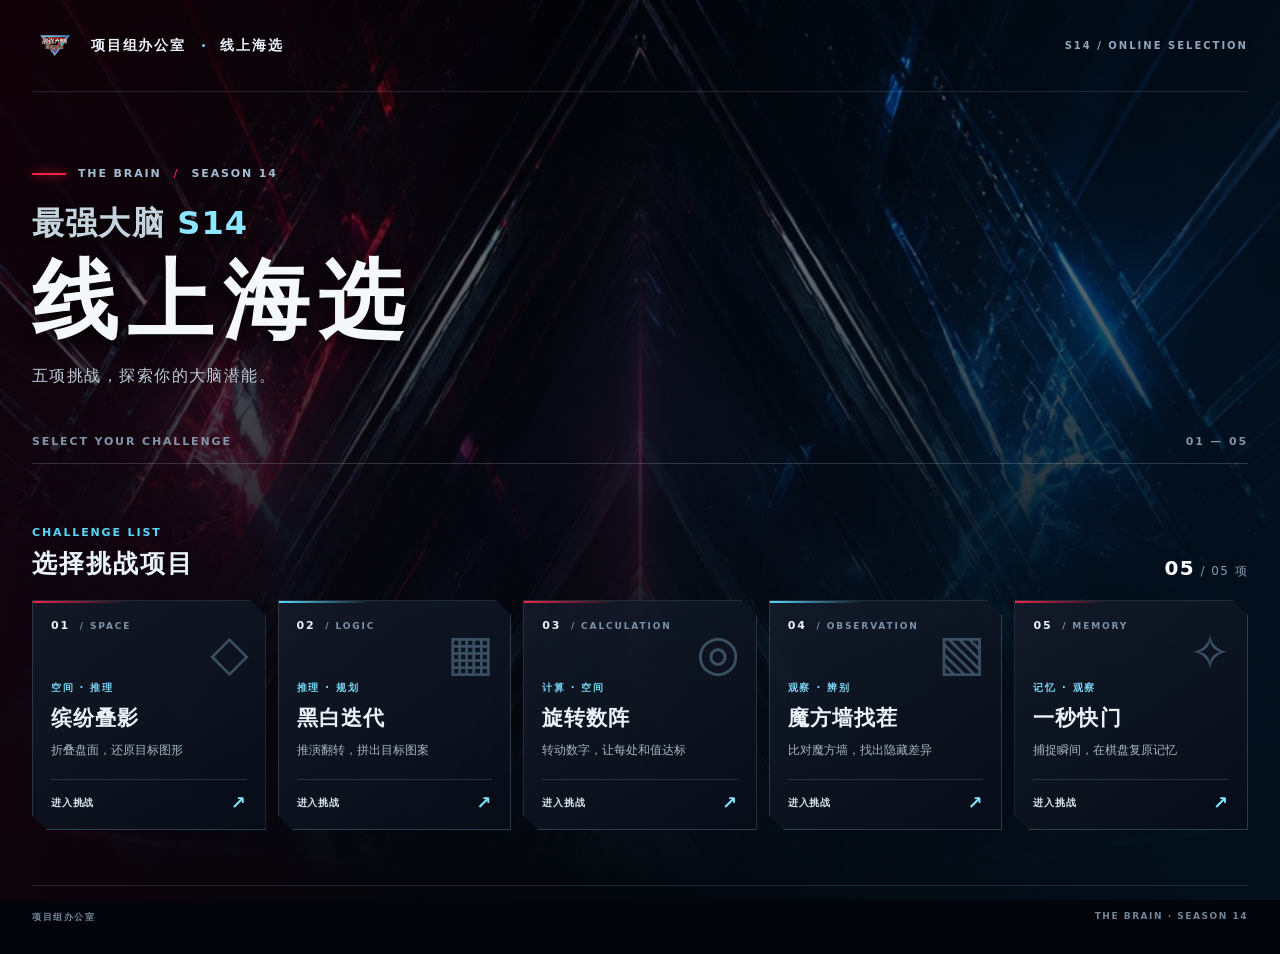
==== index.html @ 16b257d7 "Publish game release" ====
<!doctype html>
<html lang="zh-CN">
<head>
<meta charset="utf-8">
<meta name="viewport" content="width=device-width,initial-scale=1,viewport-fit=cover">
<meta name="theme-color" content="#050912">
<title>《最强大脑S14》线上海选</title>
<link rel="stylesheet" href="style.css">
</head>
<body>
<div class="backdrop" aria-hidden="true"></div>
<main class="shell">
  <header class="top"><img src="assets/strongest-brain-office-logo.png" alt="项目组办公室"><span>项目组办公室 <i></i> 线上海选</span><small>S14 / ONLINE SELECTION</small></header>
  <section class="hero" aria-labelledby="page-title">
    <div class="eyebrow"><span></span> THE BRAIN <b>/</b> SEASON 14</div>
    <h1 id="page-title"><span>最强大脑 <em>S14</em></span><strong>线上海选</strong></h1>
    <p>五项挑战，探索你的大脑潜能。</p>
    <div class="hero-bottom"><span>SELECT YOUR CHALLENGE</span><span>01 — 05</span></div>
  </section>
  <section class="challenges" aria-label="五项挑战">
    <div class="section-heading"><div><span>CHALLENGE LIST</span><h2>选择挑战项目</h2></div><div class="count"><b>05</b> / 05 项</div></div>
    <div class="grid">
      <a class="card" href="games/%E7%BC%A4%E7%BA%B7%E5%8F%A0%E5%BD%B1/index.html?gameId=fold-color"><div class="number">01 <span>/ SPACE</span></div><div class="symbol" aria-hidden="true">◇</div><div class="card-content"><span class="ability">空间 · 推理</span><h3>缤纷叠影</h3><p>折叠盘面，还原目标图形</p></div><span class="go">进入挑战 <b>↗</b></span></a>
      <a class="card" href="games/%E9%BB%91%E7%99%BD%E8%BF%AD%E4%BB%A3/index.html?gameId=black-white"><div class="number">02 <span>/ LOGIC</span></div><div class="symbol" aria-hidden="true">▦</div><div class="card-content"><span class="ability">推理 · 规划</span><h3>黑白迭代</h3><p>推演翻转，拼出目标图案</p></div><span class="go">进入挑战 <b>↗</b></span></a>
      <a class="card" href="games/%E6%97%8B%E8%BD%AC%E6%95%B0%E9%98%B5/index.html?gameId=rotate-array"><div class="number">03 <span>/ CALCULATION</span></div><div class="symbol" aria-hidden="true">◎</div><div class="card-content"><span class="ability">计算 · 空间</span><h3>旋转数阵</h3><p>转动数字，让每处和值达标</p></div><span class="go">进入挑战 <b>↗</b></span></a>
      <a class="card" href="games/%E9%95%9C%E5%83%8F%E8%A3%82%E9%9A%99/index.html?gameId=magic-wall-spot"><div class="number">04 <span>/ OBSERVATION</span></div><div class="symbol" aria-hidden="true">▧</div><div class="card-content"><span class="ability">观察 · 辨别</span><h3>魔方墙找茬</h3><p>比对魔方墙，找出隐藏差异</p></div><span class="go">进入挑战 <b>↗</b></span></a>
      <a class="card" href="games/%E4%B8%80%E7%A7%92%E5%BF%AB%E9%97%A8/index.html?gameId=one-shutter"><div class="number">05 <span>/ MEMORY</span></div><div class="symbol" aria-hidden="true">✧</div><div class="card-content"><span class="ability">记忆 · 观察</span><h3>一秒快门</h3><p>捕捉瞬间，在棋盘复原记忆</p></div><span class="go">进入挑战 <b>↗</b></span></a>
    </div>
  </section>
  <footer><span>项目组办公室</span><span>THE BRAIN · SEASON 14</span></footer>
</main>
</body>
</html>
---- style.css ----
:root{color-scheme:dark;--red:#f02245;--blue:#58d8ff;--silver:#eaf2fa;--muted:#a5b2c3;--panel:#0a111ee8}*{box-sizing:border-box}html{background:#03050a}body{margin:0;color:var(--silver);font-family:system-ui,-apple-system,"PingFang SC","Microsoft YaHei",sans-serif;min-height:100vh}.backdrop{position:fixed;inset:0;z-index:-2;background:linear-gradient(180deg,rgba(3,6,14,.3),rgba(3,6,14,.85) 58%,#03050a),url('assets/lobby-brain-arena-v1.jpg') center top/cover no-repeat}.backdrop:after{content:"";position:absolute;inset:0;background:linear-gradient(100deg,rgba(68,0,16,.24),transparent 42%,rgba(0,56,94,.2))}.shell{width:min(1250px,calc(100% - 64px));margin:auto}.top{height:92px;display:flex;align-items:center;gap:14px;border-bottom:1px solid #a8c3d629}.top img{width:45px;height:45px;object-fit:contain}.top span{font-size:14px;letter-spacing:.13em;font-weight:700}.top i{display:inline-block;width:3px;height:3px;border-radius:50%;background:var(--blue);vertical-align:middle;margin:0 9px}.top small{margin-left:auto;color:#91a5ba;font:600 10px/1.2 system-ui;letter-spacing:.2em}.hero{padding:75px 0 57px;position:relative}.eyebrow,.section-heading span,.hero-bottom,.number,.ability,.go,footer{font-size:11px;letter-spacing:.17em;font-weight:700}.eyebrow{color:#a6bed1;display:flex;align-items:center;gap:12px}.eyebrow span{height:2px;width:34px;background:var(--red);box-shadow:0 0 10px var(--red)}.eyebrow b{color:var(--red)}h1{margin:26px 0 18px;line-height:1.12;letter-spacing:.05em;text-shadow:0 3px 18px #000}h1 span{display:block;color:#c5d3dd;font-size:clamp(20px,3vw,32px);font-weight:650}h1 em{font-style:normal;color:#8de6ff}h1 strong{display:block;margin-top:10px;color:#f5f8fb;font-size:clamp(50px,7vw,86px);font-weight:900;letter-spacing:.11em}.hero p{font-size:16px;color:#bdcbd8;letter-spacing:.09em}.hero-bottom{display:flex;justify-content:space-between;color:#8394a8;margin-top:48px;padding-bottom:15px;border-bottom:1px solid #c8d8e233}.challenges{padding-bottom:55px}.section-heading{display:flex;align-items:end;justify-content:space-between;margin-bottom:20px}.section-heading span{color:var(--blue)}h2{font-size:25px;letter-spacing:.08em;margin:7px 0 0}.count{color:#889bb0;font-size:12px;letter-spacing:.12em}.count b{font-size:20px;color:#fff}.grid{display:grid;grid-template-columns:repeat(5,minmax(0,1fr));gap:12px}.card{position:relative;min-height:230px;padding:18px 18px 16px;display:flex;flex-direction:column;text-decoration:none;color:inherit;overflow:hidden;background:linear-gradient(145deg,#151c2bda,#070d18f5);border:1px solid #78899a52;clip-path:polygon(0 0,calc(100% - 15px) 0,100% 15px,100% 100%,15px 100%,0 calc(100% - 15px));transition:transform .18s,border-color .18s,background .18s}.card:before{content:"";position:absolute;top:0;left:0;width:40%;height:2px;background:linear-gradient(90deg,var(--red),transparent)}.card:nth-child(even):before{background:linear-gradient(90deg,var(--blue),transparent)}.card:hover,.card:focus-visible{transform:translateY(-5px);border-color:#79daf5;background:linear-gradient(145deg,#1b2b3ef2,#090f1df8);outline:2px solid #82ddff;outline-offset:2px}.number{color:#ecf3f8}.number span{font-size:9px;color:#7c91a8;margin-left:4px}.symbol{position:absolute;right:16px;top:27px;color:#a2dffb4d;font-size:50px;line-height:1}.card-content{margin-top:auto}.ability{font-size:10px;color:#79d5f2}.card h3{font-size:21px;letter-spacing:.05em;margin:9px 0}.card p{color:#a7b5c3;font-size:12px;line-height:1.6;margin:0}.go{display:flex;justify-content:space-between;align-items:center;color:#d5e3ed;border-top:1px solid #a1b8c531;margin-top:19px;padding-top:12px;font-size:10px;letter-spacing:.08em}.go b{font-size:18px;color:#82e3fc}footer{border-top:1px solid #8c9fac36;padding:25px 0 30px;display:flex;justify-content:space-between;color:#718498;font-size:9px}@media(max-width:900px){.grid{grid-template-columns:repeat(3,minmax(0,1fr))}.hero{padding-top:58px}}@media(max-width:600px){.shell{width:calc(100% - 32px)}.top{height:70px}.top img{width:36px;height:36px}.top span{font-size:11px}.top small{font-size:8px}.hero{padding:48px 0 37px}h1 strong{font-size:clamp(46px,12vw,65px)}.hero p{font-size:13px}.hero-bottom{margin-top:35px}.grid{grid-template-columns:repeat(2,minmax(0,1fr));gap:9px}.card{min-height:190px;padding:14px}.card h3{font-size:18px}.card p{font-size:11px}.symbol{font-size:39px}.section-heading h2{font-size:21px}footer{font-size:8px}}@media(max-width:330px){.grid{grid-template-columns:1fr}.card{min-height:165px}}
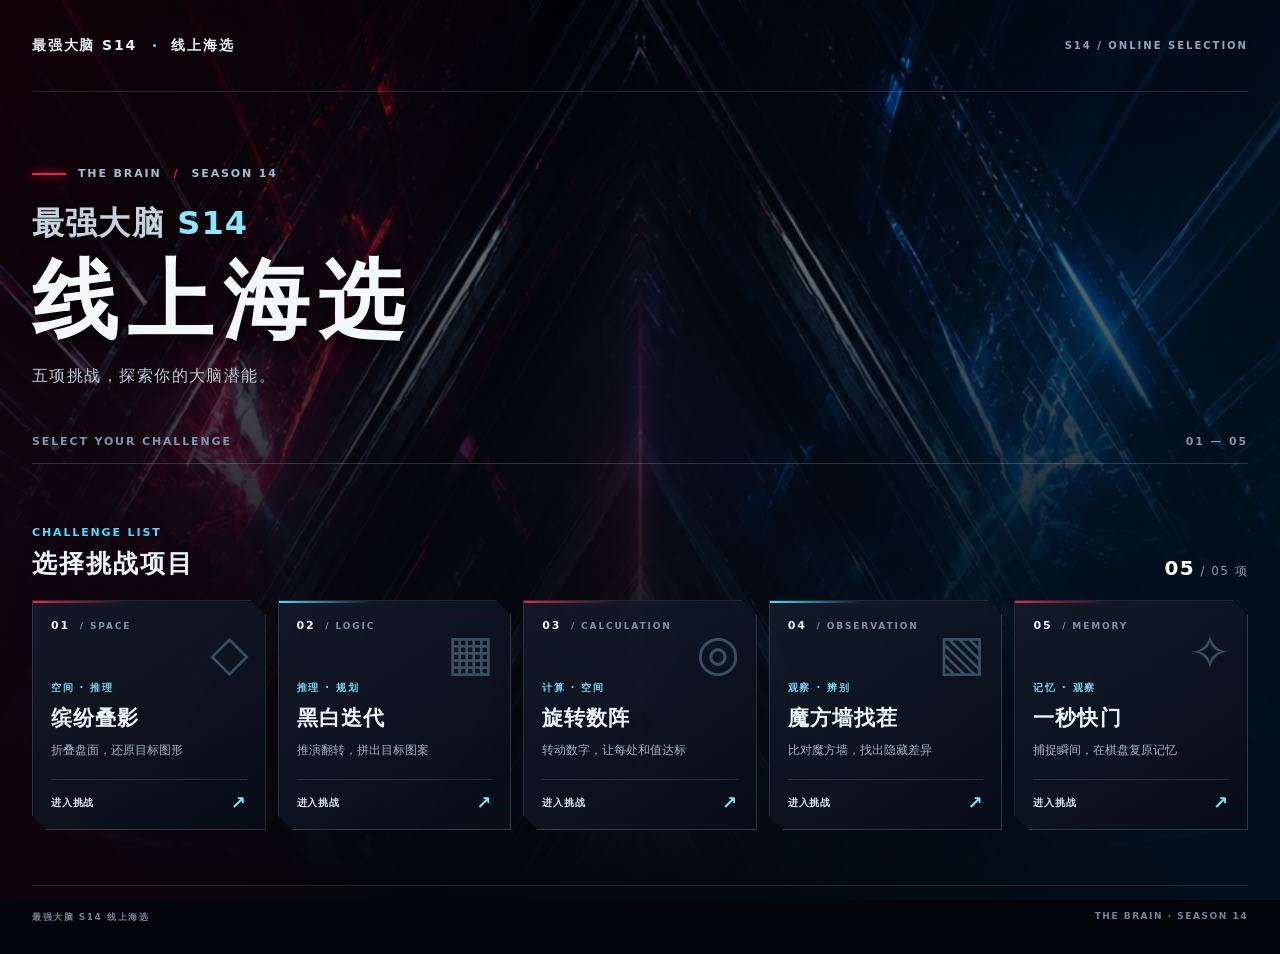
==== commit edf31735: "Update game release" ====
--- a/index.html
+++ b/index.html
@@ -10,7 +10,7 @@
 <body>
 <div class="backdrop" aria-hidden="true"></div>
 <main class="shell">
-  <header class="top"><img src="assets/strongest-brain-office-logo.png" alt="项目组办公室"><span>项目组办公室 <i></i> 线上海选</span><small>S14 / ONLINE SELECTION</small></header>
+  <header class="top"><span>最强大脑 S14 <i></i> 线上海选</span><small>S14 / ONLINE SELECTION</small></header>
   <section class="hero" aria-labelledby="page-title">
     <div class="eyebrow"><span></span> THE BRAIN <b>/</b> SEASON 14</div>
     <h1 id="page-title"><span>最强大脑 <em>S14</em></span><strong>线上海选</strong></h1>
@@ -27,7 +27,7 @@
       <a class="card" href="games/%E4%B8%80%E7%A7%92%E5%BF%AB%E9%97%A8/index.html?gameId=one-shutter"><div class="number">05 <span>/ MEMORY</span></div><div class="symbol" aria-hidden="true">✧</div><div class="card-content"><span class="ability">记忆 · 观察</span><h3>一秒快门</h3><p>捕捉瞬间，在棋盘复原记忆</p></div><span class="go">进入挑战 <b>↗</b></span></a>
     </div>
   </section>
-  <footer><span>项目组办公室</span><span>THE BRAIN · SEASON 14</span></footer>
+  <footer><span>最强大脑 S14 线上海选</span><span>THE BRAIN · SEASON 14</span></footer>
 </main>
 </body>
 </html>
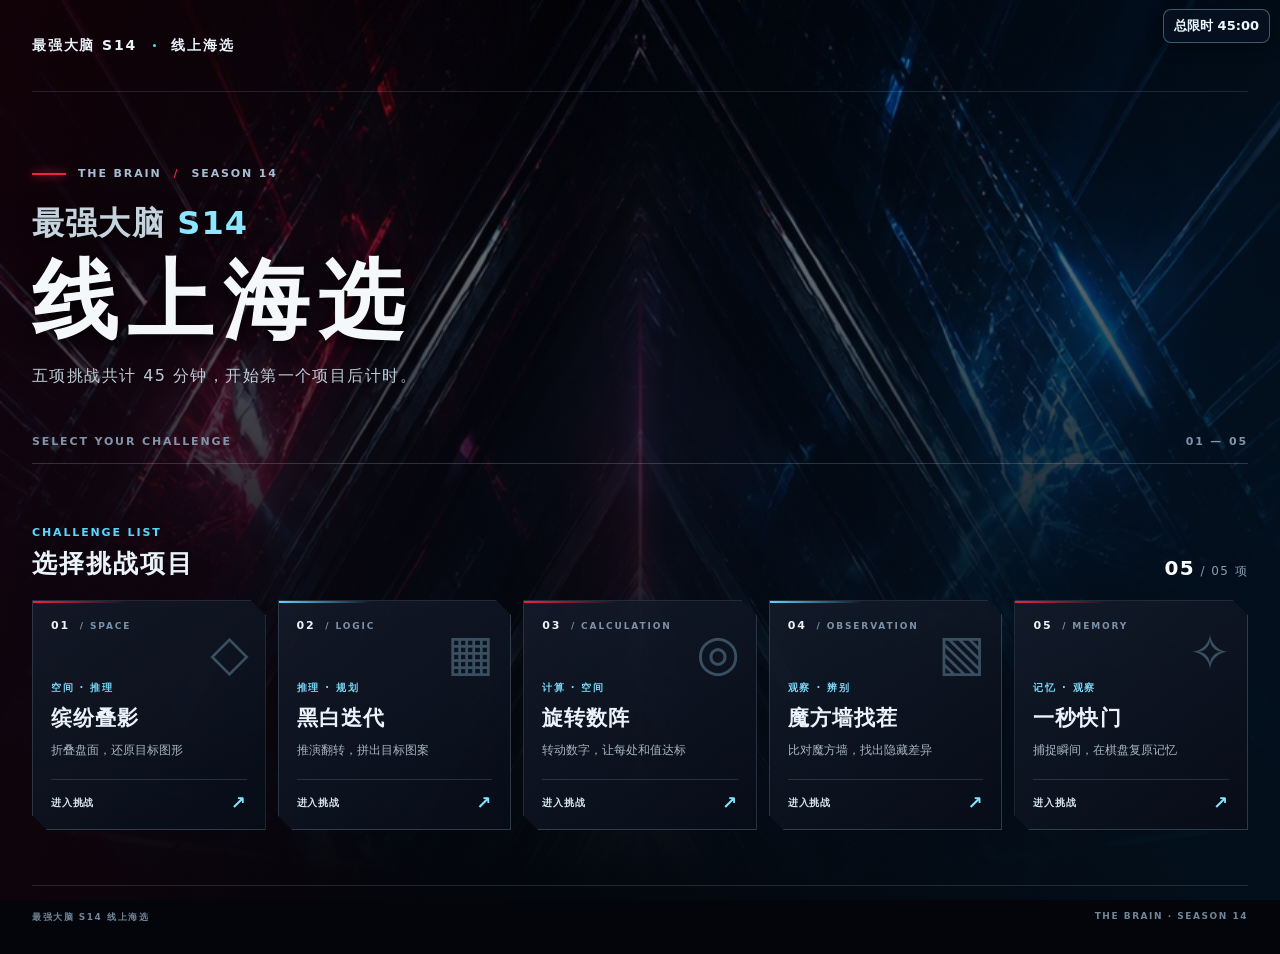
==== commit 2f83b632: "Update game release" ====
--- a/index.html
+++ b/index.html
@@ -5,29 +5,30 @@
 <meta name="viewport" content="width=device-width,initial-scale=1,viewport-fit=cover">
 <meta name="theme-color" content="#050912">
 <title>《最强大脑S14》线上海选</title>
-<link rel="stylesheet" href="style.css">
+<link rel="stylesheet" href="style.css?v=20261028d">
 </head>
 <body>
 <div class="backdrop" aria-hidden="true"></div>
 <main class="shell">
-  <header class="top"><span>最强大脑 S14 <i></i> 线上海选</span><small>S14 / ONLINE SELECTION</small></header>
+  <header class="top"><span>最强大脑 S14 <i></i> 线上海选</span></header>
   <section class="hero" aria-labelledby="page-title">
     <div class="eyebrow"><span></span> THE BRAIN <b>/</b> SEASON 14</div>
     <h1 id="page-title"><span>最强大脑 <em>S14</em></span><strong>线上海选</strong></h1>
-    <p>五项挑战，探索你的大脑潜能。</p>
+    <p>五项挑战共计 45 分钟，开始第一个项目后计时。</p>
     <div class="hero-bottom"><span>SELECT YOUR CHALLENGE</span><span>01 — 05</span></div>
   </section>
   <section class="challenges" aria-label="五项挑战">
     <div class="section-heading"><div><span>CHALLENGE LIST</span><h2>选择挑战项目</h2></div><div class="count"><b>05</b> / 05 项</div></div>
     <div class="grid">
-      <a class="card" href="games/%E7%BC%A4%E7%BA%B7%E5%8F%A0%E5%BD%B1/index.html?gameId=fold-color"><div class="number">01 <span>/ SPACE</span></div><div class="symbol" aria-hidden="true">◇</div><div class="card-content"><span class="ability">空间 · 推理</span><h3>缤纷叠影</h3><p>折叠盘面，还原目标图形</p></div><span class="go">进入挑战 <b>↗</b></span></a>
-      <a class="card" href="games/%E9%BB%91%E7%99%BD%E8%BF%AD%E4%BB%A3/index.html?gameId=black-white"><div class="number">02 <span>/ LOGIC</span></div><div class="symbol" aria-hidden="true">▦</div><div class="card-content"><span class="ability">推理 · 规划</span><h3>黑白迭代</h3><p>推演翻转，拼出目标图案</p></div><span class="go">进入挑战 <b>↗</b></span></a>
-      <a class="card" href="games/%E6%97%8B%E8%BD%AC%E6%95%B0%E9%98%B5/index.html?gameId=rotate-array"><div class="number">03 <span>/ CALCULATION</span></div><div class="symbol" aria-hidden="true">◎</div><div class="card-content"><span class="ability">计算 · 空间</span><h3>旋转数阵</h3><p>转动数字，让每处和值达标</p></div><span class="go">进入挑战 <b>↗</b></span></a>
-      <a class="card" href="games/%E9%95%9C%E5%83%8F%E8%A3%82%E9%9A%99/index.html?gameId=magic-wall-spot"><div class="number">04 <span>/ OBSERVATION</span></div><div class="symbol" aria-hidden="true">▧</div><div class="card-content"><span class="ability">观察 · 辨别</span><h3>魔方墙找茬</h3><p>比对魔方墙，找出隐藏差异</p></div><span class="go">进入挑战 <b>↗</b></span></a>
-      <a class="card" href="games/%E4%B8%80%E7%A7%92%E5%BF%AB%E9%97%A8/index.html?gameId=one-shutter"><div class="number">05 <span>/ MEMORY</span></div><div class="symbol" aria-hidden="true">✧</div><div class="card-content"><span class="ability">记忆 · 观察</span><h3>一秒快门</h3><p>捕捉瞬间，在棋盘复原记忆</p></div><span class="go">进入挑战 <b>↗</b></span></a>
+      <a class="card" href="games/%E7%BC%A4%E7%BA%B7%E5%8F%A0%E5%BD%B1/index.html?v=20261028d&amp;gameId=fold-color"><div class="number">01 <span>/ SPACE</span></div><div class="symbol" aria-hidden="true">◇</div><div class="card-content"><span class="ability">空间 · 推理</span><h3>缤纷叠影</h3><p>折叠盘面，还原目标图形</p></div><span class="go">进入挑战 <b>↗</b></span></a>
+      <a class="card" href="games/%E9%BB%91%E7%99%BD%E8%BF%AD%E4%BB%A3/index.html?v=20261028d&amp;gameId=black-white"><div class="number">02 <span>/ LOGIC</span></div><div class="symbol" aria-hidden="true">▦</div><div class="card-content"><span class="ability">推理 · 规划</span><h3>黑白迭代</h3><p>推演翻转，拼出目标图案</p></div><span class="go">进入挑战 <b>↗</b></span></a>
+      <a class="card" href="games/%E6%97%8B%E8%BD%AC%E6%95%B0%E9%98%B5/index.html?v=20261028d&amp;gameId=rotate-array"><div class="number">03 <span>/ CALCULATION</span></div><div class="symbol" aria-hidden="true">◎</div><div class="card-content"><span class="ability">计算 · 空间</span><h3>旋转数阵</h3><p>转动数字，让每处和值达标</p></div><span class="go">进入挑战 <b>↗</b></span></a>
+      <a class="card" href="games/%E9%95%9C%E5%83%8F%E8%A3%82%E9%9A%99/index.html?v=20261028d&amp;gameId=magic-wall-spot"><div class="number">04 <span>/ OBSERVATION</span></div><div class="symbol" aria-hidden="true">▧</div><div class="card-content"><span class="ability">观察 · 辨别</span><h3>魔方墙找茬</h3><p>比对魔方墙，找出隐藏差异</p></div><span class="go">进入挑战 <b>↗</b></span></a>
+      <a class="card" href="games/%E4%B8%80%E7%A7%92%E5%BF%AB%E9%97%A8/index.html?v=20261028d&amp;gameId=one-shutter"><div class="number">05 <span>/ MEMORY</span></div><div class="symbol" aria-hidden="true">✧</div><div class="card-content"><span class="ability">记忆 · 观察</span><h3>一秒快门</h3><p>捕捉瞬间，在棋盘复原记忆</p></div><span class="go">进入挑战 <b>↗</b></span></a>
     </div>
   </section>
   <footer><span>最强大脑 S14 线上海选</span><span>THE BRAIN · SEASON 14</span></footer>
 </main>
+<script src="s14-timer.js?v=20261028d"></script>
 </body>
 </html>
